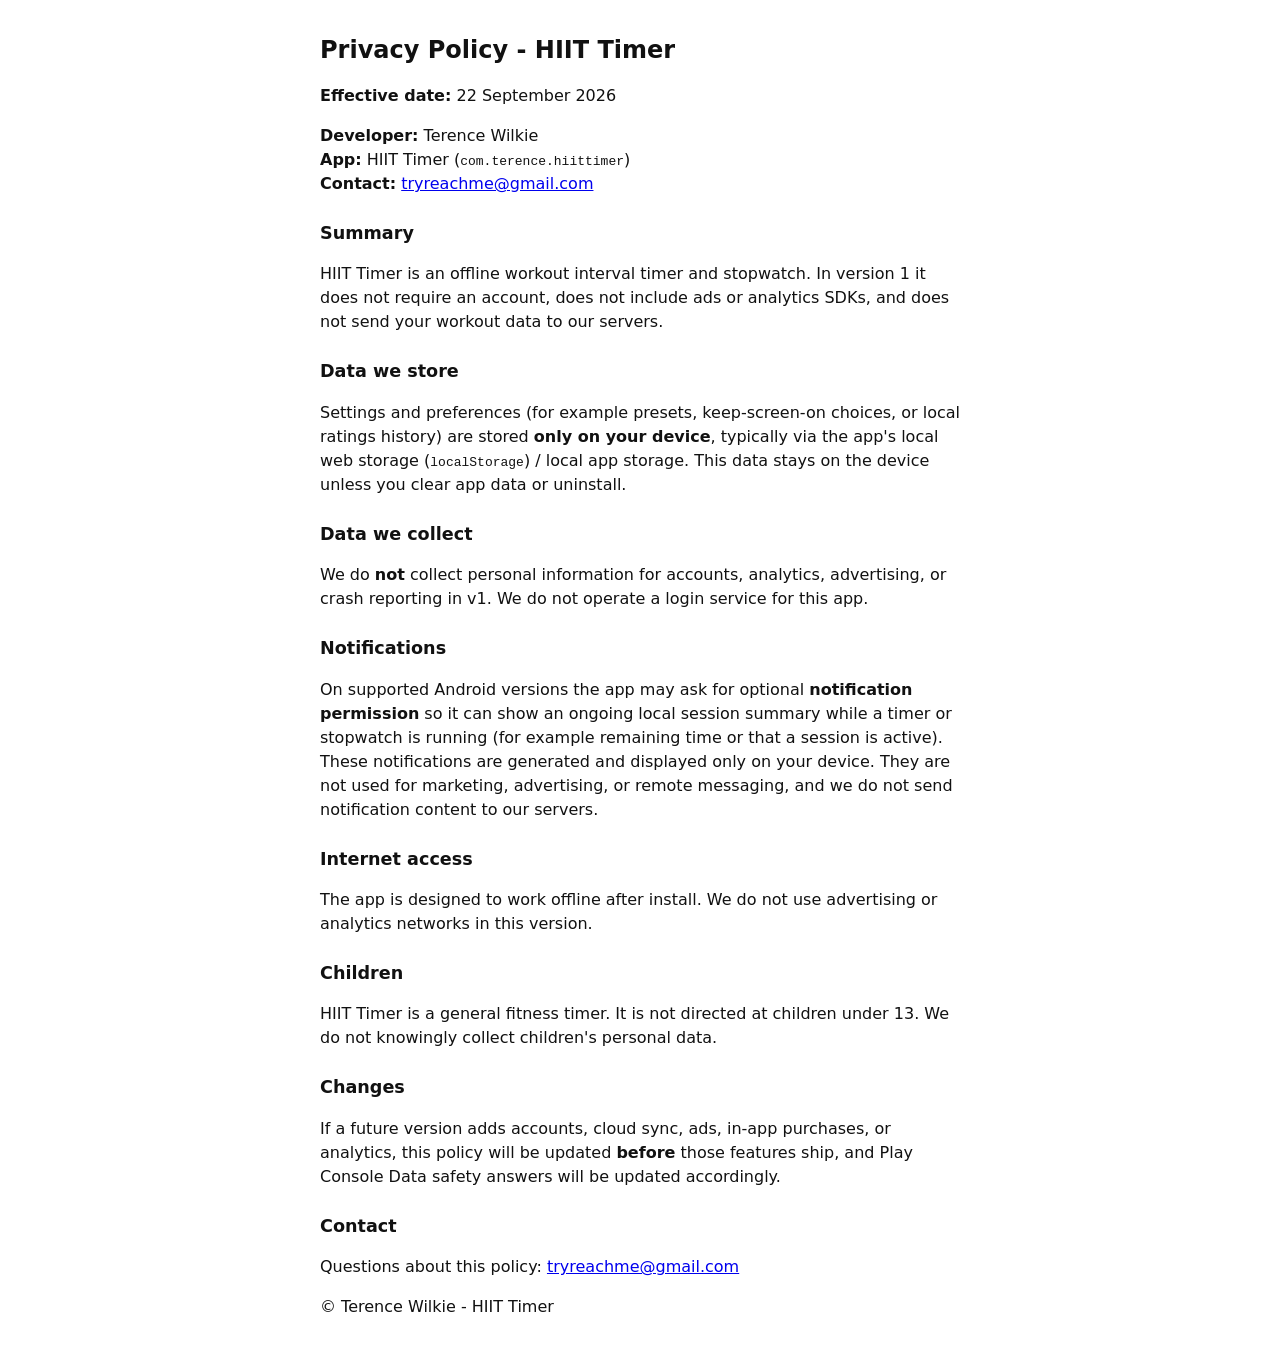
==== hiit-timer/index.html @ 2a774953 "Add HIIT Timer privacy policy for GitHub Pages Public interim host for Play Console privacy URL unti" ====
<!DOCTYPE html>
<html lang="en">
<head>
  <meta charset="utf-8" />
  <meta name="viewport" content="width=device-width, initial-scale=1" />
  <meta http-equiv="refresh" content="0; url=privacy.html" />
  <title>HIIT Timer - Policies</title>
  <link rel="canonical" href="privacy.html" />
</head>
<body>
  <p><a href="privacy.html">HIIT Timer Privacy Policy</a></p>
</body>
</html>
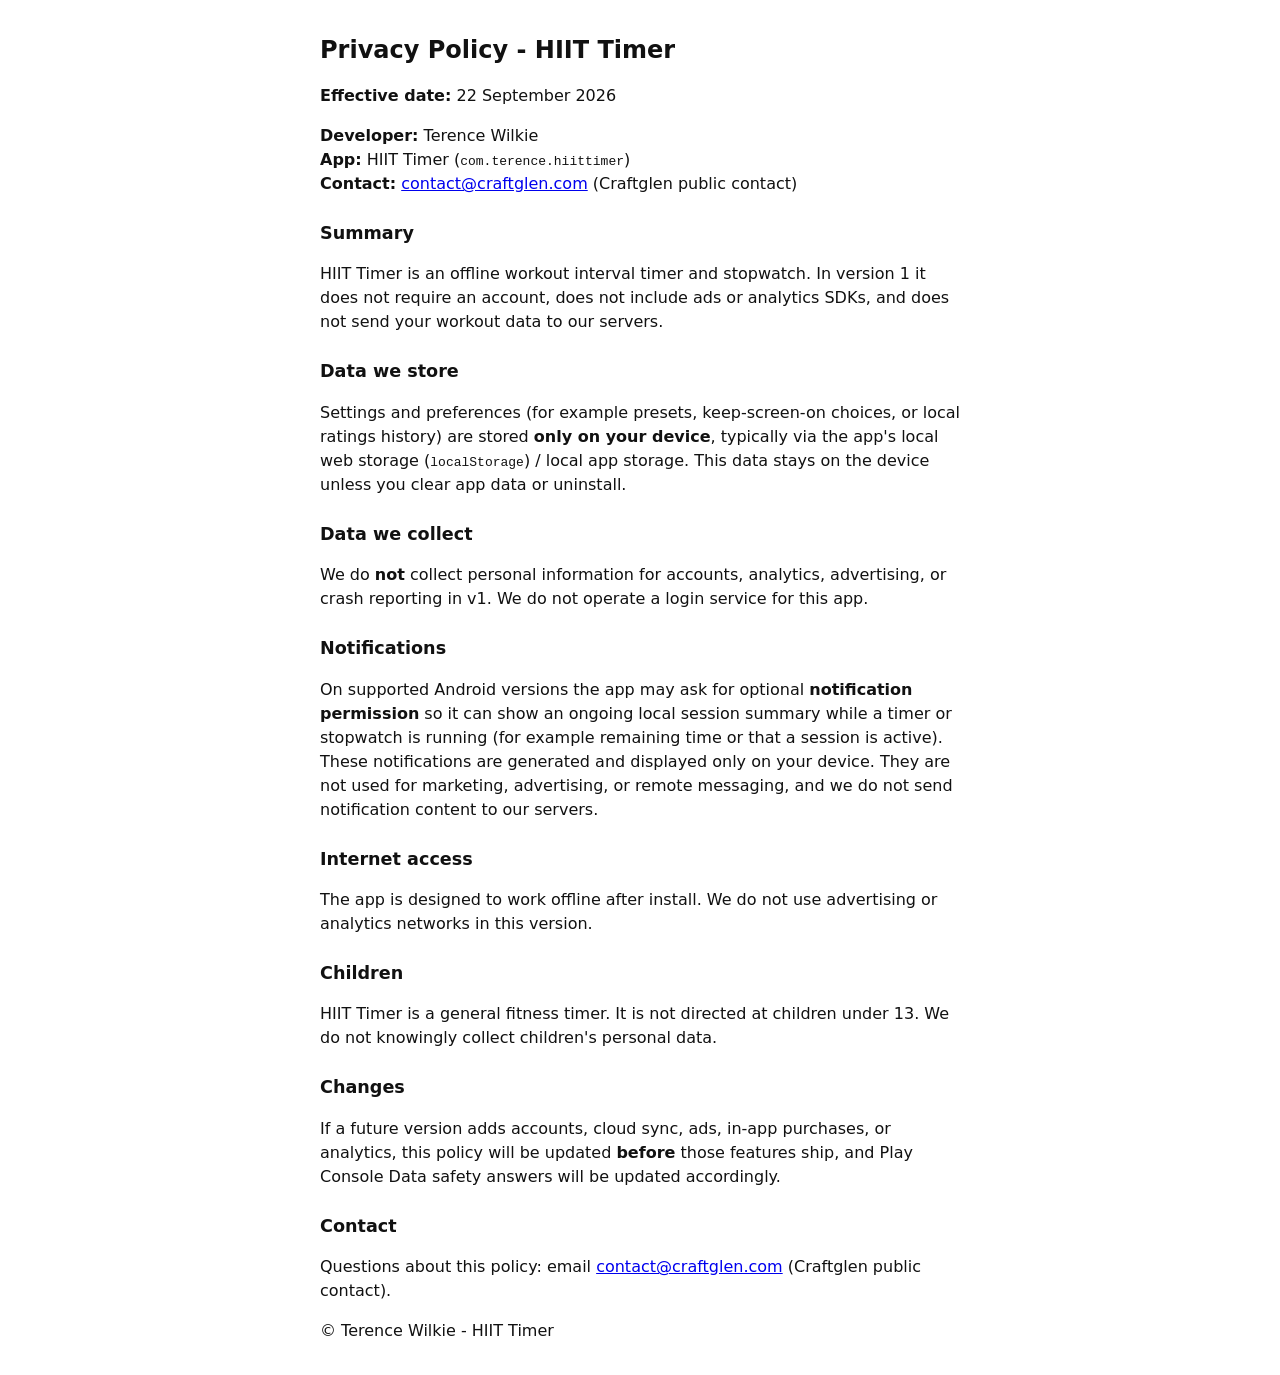
==== commit eddcf203: "Add HIIT Timer privacy at /apps/hiit-timer/privacy Canonical policy now lives at apps/hiit-timer/pri" ====
--- a/hiit-timer/index.html
+++ b/hiit-timer/index.html
@@ -3,11 +3,11 @@
 <head>
   <meta charset="utf-8" />
   <meta name="viewport" content="width=device-width, initial-scale=1" />
-  <meta http-equiv="refresh" content="0; url=privacy.html" />
+  <meta http-equiv="refresh" content="0; url=/apps/hiit-timer/privacy" />
   <title>HIIT Timer - Policies</title>
-  <link rel="canonical" href="privacy.html" />
+  <link rel="canonical" href="https://craftglen.com/apps/hiit-timer/privacy" />
 </head>
 <body>
-  <p><a href="privacy.html">HIIT Timer Privacy Policy</a></p>
+  <p><a href="/apps/hiit-timer/privacy">HIIT Timer Privacy Policy</a></p>
 </body>
 </html>
